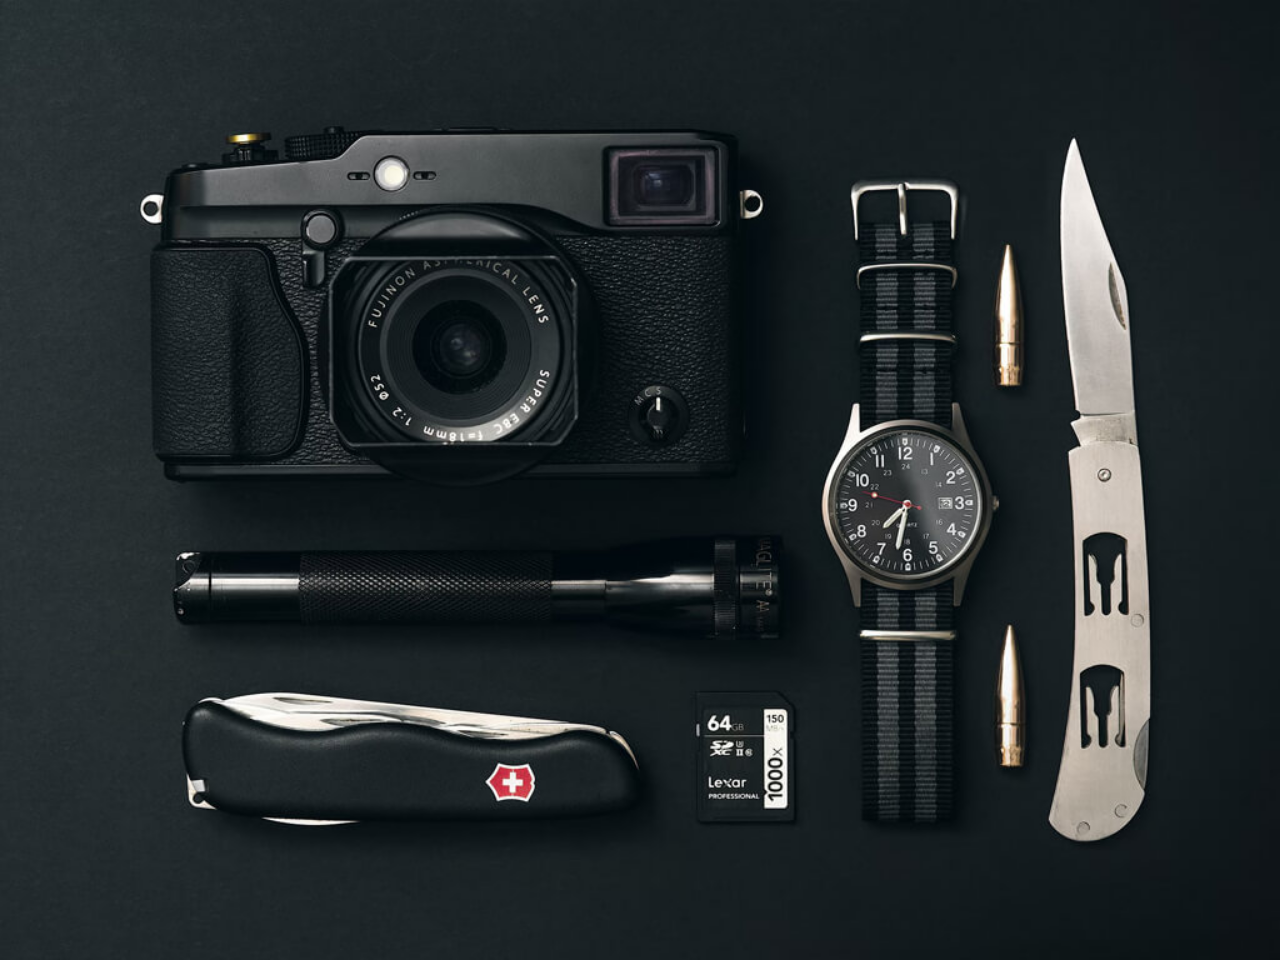
==== index.html @ c953173d "Add files via upload" ====
<!DOCTYPE html>
<html lang="en">
<head>
    <meta charset="UTF-8">
    <meta name="viewport" content="width=device-width, initial-scale=1.0">
    <title>Void Website</title>
    <link href="styles.css" rel="stylesheet">
</head>
<body class="index-page">
    <img src="product-2.jpg" alt="back-image" class="img1">
        <div class="main">
            <header class="head">

            </header>
     


        </div>
    <main>

    </main>
    <footer></footer>
</body>
</html>
---- styles.css ----
body, html {
  margin: 0;
  padding: 0;
  height: 100%;
}

.index-page {
  height: 100%; /* Makes the body take the full viewport height */
}

.img1 {
  width: 100%; /* Image spans the full width of its container */
  max-width: 100%; /* Prevents the image from overflowing */
  height: auto; /* Adjusts the height proportionally */
  object-fit: cover; /* Ensures the image covers the container */
  display: block; /* Removes any inline spacing */
}
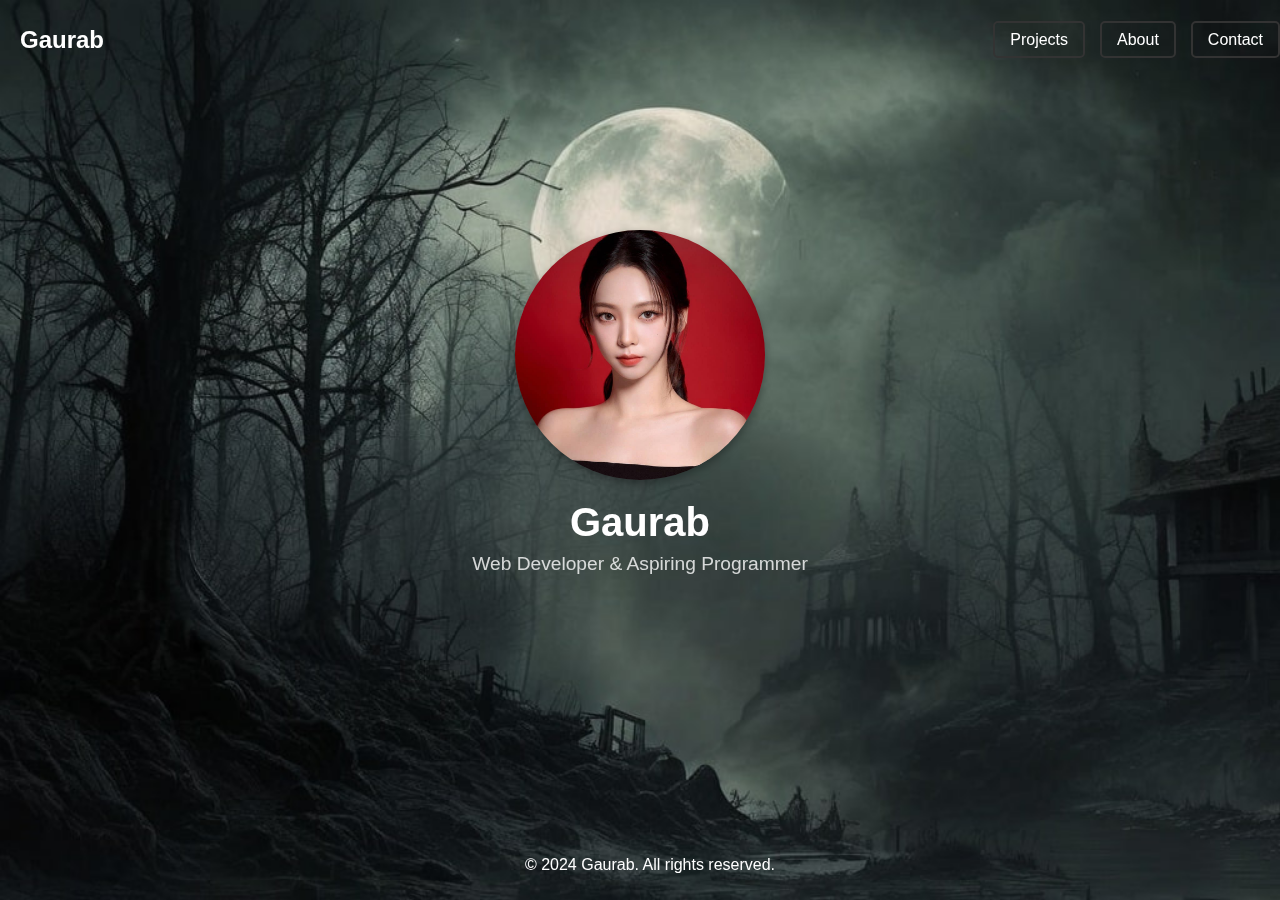
==== commit 1b00910a: "Add files via upload" ====
--- a/index.html
+++ b/index.html
@@ -3,22 +3,38 @@
 <head>
     <meta charset="UTF-8">
     <meta name="viewport" content="width=device-width, initial-scale=1.0">
-    <title>Void Website</title>
-    <link href="styles.css" rel="stylesheet">
+    <title>Gaurab's Portfolio</title>
+    <link rel="stylesheet" href="assets/main.css">
 </head>
-<body class="index-page">
-    <img src="product-2.jpg" alt="back-image" class="img1">
-        <div class="main">
-            <header class="head">
+<body>
+    <div class="background-img"></div>
+    <div class="main">
+        <header>
+            <a href="#" class="logo">Gaurab</a>
+            <button class="menu-toggle" onclick="toggleMenu()">☰</button>
+            <nav>
+                <ul class="menu">
+                    <li><a href="projects.html">Projects</a></li>
+                    <li><a href="about.html">About</a></li>
+                    <li><a href="contact.html">Contact</a></li>
+                </ul>
+            </nav>
+        </header>
 
-            </header>
-     
+        <main>
+            <section class="profile-img">
+                <img src="assets/images/profile-pic.jpg" alt="Profile Picture" class="profile-logo">
+            </section>
+            <section class="profile-description">
+                <h1>Gaurab</h1>
+                <p>Web Developer & Aspiring Programmer</p>
+            </section>
+        </main>
 
+        <footer>
+            <p>&copy; 2024 Gaurab. All rights reserved.</p>
+        </footer>
+    </div>
 
-        </div>
-    <main>
-
-    </main>
-    <footer></footer>
 </body>
 </html>
--- a/assets/main.css
+++ b/assets/main.css
@@ -0,0 +1,194 @@
+/* Reset default margins and paddings */
+body, html {
+  margin: 0;
+  padding: 0;
+  font-family: Arial, sans-serif;
+  box-sizing: border-box;
+  color: #fff;
+}
+
+/* Background Image */
+.background-img {
+  background: url('images/image.jpg') no-repeat center center/cover;
+  background-size: cover; /* Cover the entire viewport */
+  position: fixed; /* Fixed positioning so it stays in place */
+  top: 0;
+  left: 0;
+  width: 100%; /* Full width */
+  height: 100%; /* Full height */
+  z-index: -1; /* Keeps it behind the content */
+}
+
+/* Header Styles */
+header {
+  background-color: transparent;
+  padding: 10px 0;
+  height: 60px;
+  display: flex;
+  justify-content: space-between;
+  align-items: center;
+  color: #fff;
+}
+
+.logo {
+  font-size: 24px;
+  font-weight: bold;
+  margin-left: 20px;
+  text-decoration: none;
+  color: #fff;
+}
+
+/* Navigation Styles */
+nav {
+  display: flex;
+  align-items: center;
+}
+
+.menu {
+  list-style: none;
+  padding: 0;
+  display: flex;
+  gap: 15px;
+}
+
+.menu li {
+  display: inline-block;
+}
+
+.menu a {
+  text-decoration: none;
+  color: #fff;
+  padding: 8px 15px;
+  border: 2px solid #333;
+  border-radius: 5px;
+  transition: background-color 0.3s, color 0.3s;
+}
+
+.menu a:hover {
+  background-color: #68c6f1;
+  color: #fff;
+}
+
+/* Dropdown Menu for Mobile */
+.menu-toggle {
+  display: none;
+  background: none;
+  border: none;
+  color: #fff;
+  font-size: 24px;
+  position: absolute;
+  right: 20px;
+  top: 15px;
+}
+
+@media (max-width: 768px) {
+  .menu {
+    display: none;
+    flex-direction: column;
+    background: rgba(0, 0, 0, 0.7);
+    position: absolute;
+    top: 60px;
+    right: 0;
+    width: 200px;
+    gap: 10px;
+    padding: 10px;
+    z-index: 10; /* Keeps the menu above the content */
+  }
+
+  .menu.show {
+    display: flex;
+  }
+
+  .menu-toggle {
+    display: block;
+    z-index: 11; /* Keeps the toggle above the menu */
+  }
+}
+
+/* Main Content */
+main {
+  padding: 100px 20px;
+  text-align: center;
+}
+
+main h1 {
+  font-size: 2.5em;
+  margin-bottom: 20px;
+}
+
+main p {
+  font-size: 1.2em;
+  line-height: 1.5;
+  margin-bottom: 20px;
+}
+
+/* Profile Image */
+.profile-img {
+  margin-top: 50px;
+  display: flex;
+  justify-content: center;
+}
+
+.profile-logo {
+  width: 250px;
+  height: 250px;
+  border-radius: 50%;
+  box-shadow: 0 4px 8px rgba(0, 0, 0, 0.3);
+  transition: transform 0.3s;
+}
+
+.profile-logo:hover {
+  transform: scale(1.05);
+}
+
+/* Profile Description */
+.profile-description {
+  color: #fff;
+  margin-top: 20px;
+  display: flex;
+  flex-direction: column; /* Align elements vertically */
+  align-items: center; /* Center align the elements horizontally */
+  text-align: center; /* Center text inside the elements */
+}
+
+.profile-description h1 {
+  margin: 0;
+  font-size: 2.5em;
+}
+
+.profile-description p {
+  margin: 5px 0;
+  font-size: 1.2em;
+  color: rgba(255, 255, 255, 0.8);
+}
+
+/* Footer */
+footer {
+  background-color: transparent;
+  padding: 10px;
+  text-align: center;
+  position: fixed;
+  bottom: 0;
+  width: 100%;
+  color: #fff;
+}
+
+/* Adjustments for Smaller Screens */
+@media (max-width: 768px) {
+  .profile-logo {
+    width: 180px;
+    height: 180px;
+  }
+
+  .profile-description h1 {
+    font-size: 2em;
+  }
+
+  main h1 {
+    font-size: 2em;
+  }
+
+  main p {
+    font-size: 1em;
+  }
+}
